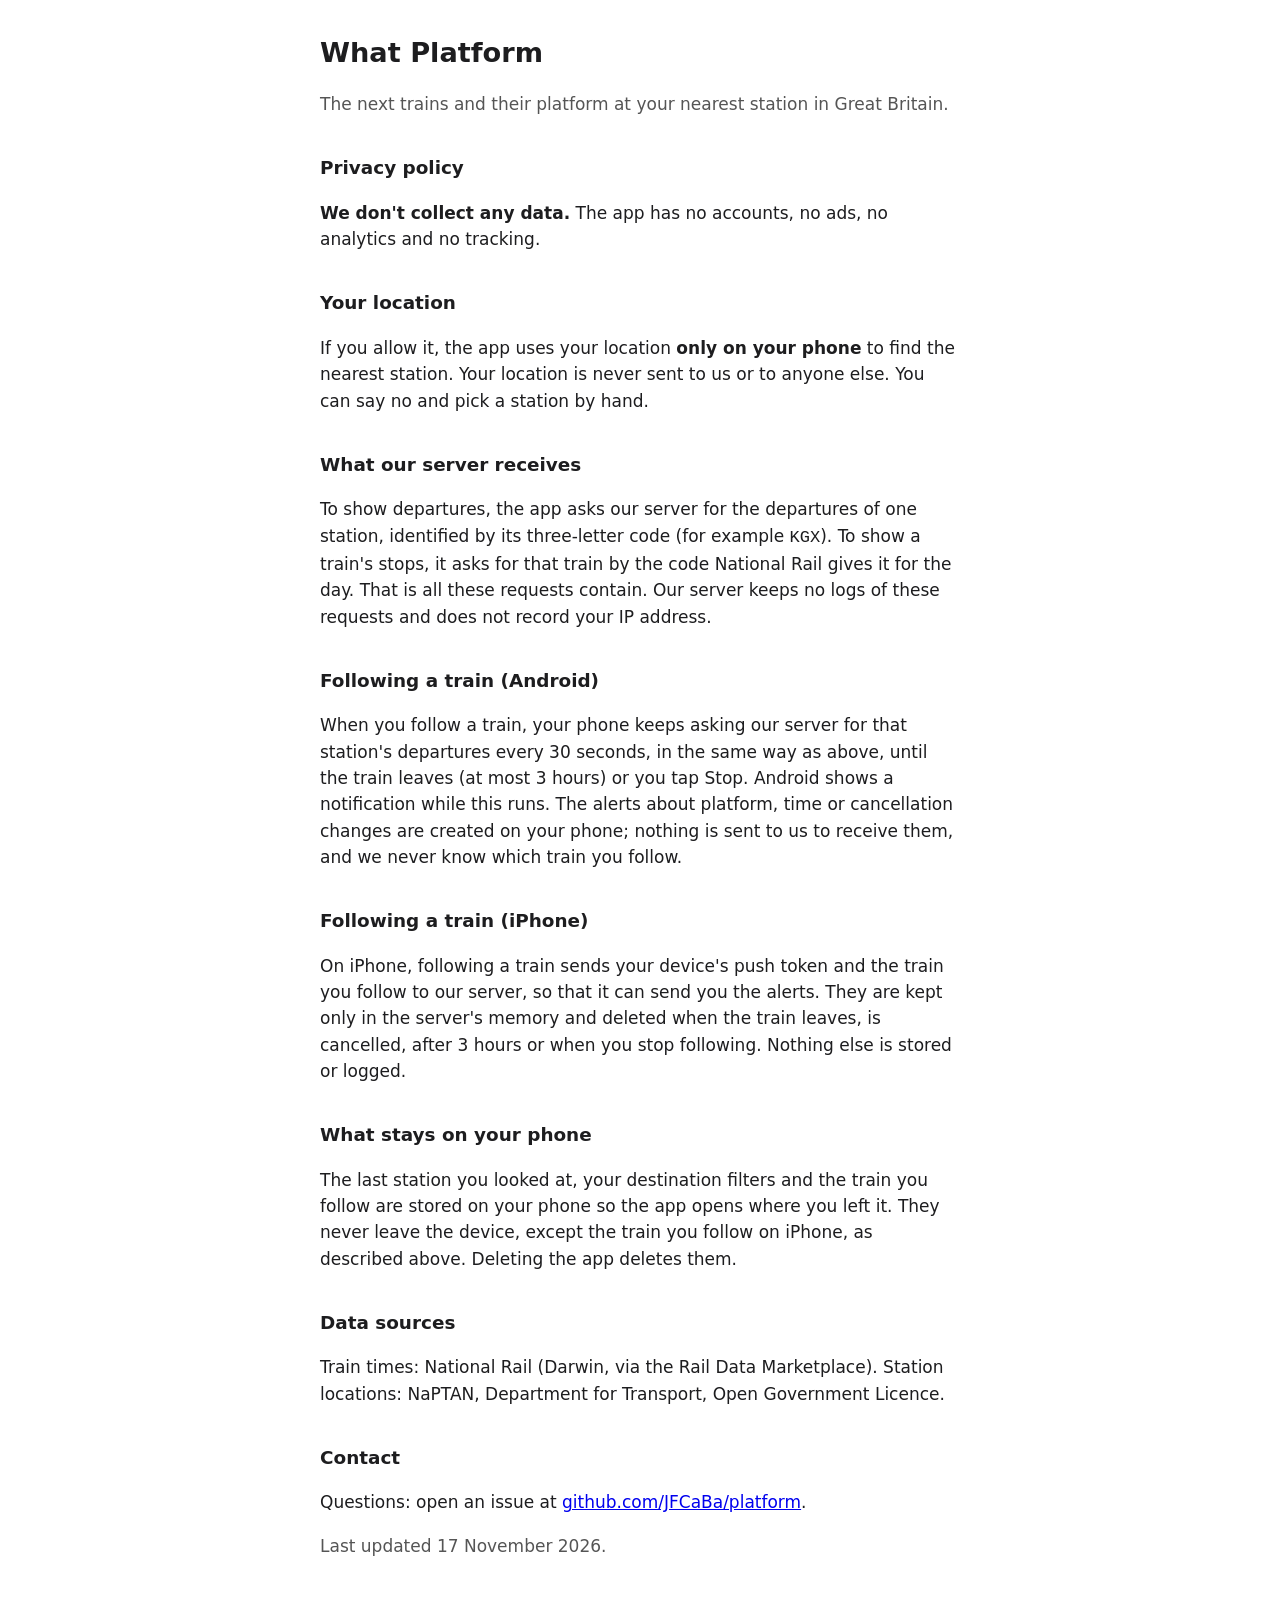
==== site/index.html @ 360211a8 "docs: nginx /follow, APNs env, privacy policy for iOS following Co-Authored-By: Claude Opus 5.5 <nor" ====
<!doctype html>
<html lang="en-GB">
<head>
<meta charset="utf-8">
<meta name="viewport" content="width=device-width, initial-scale=1">
<title>What Platform — Privacy</title>
<style>
  :root { color-scheme: light dark; --fg: #1d1d1f; --bg: #fff; --muted: #555; }
  @media (prefers-color-scheme: dark) { :root { --fg: #f2f2f2; --bg: #111; --muted: #aaa; } }
  body { margin: 0; background: var(--bg); color: var(--fg); font: 17px/1.55 -apple-system, system-ui, "Segoe UI", Roboto, sans-serif; }
  main { max-width: 640px; margin: 0 auto; padding: 32px 16px 64px; }
  h1 { font-size: 1.7rem; margin: 0 0 4px; }
  h2 { font-size: 1.15rem; margin-top: 2em; }
  .muted { color: var(--muted); }
</style>
</head>
<body>
<main>
  <h1>What Platform</h1>
  <p class="muted">The next trains and their platform at your nearest station in Great Britain.</p>

  <h2>Privacy policy</h2>
  <p><strong>We don't collect any data.</strong> The app has no accounts, no ads, no analytics and no tracking.</p>

  <h2>Your location</h2>
  <p>If you allow it, the app uses your location <strong>only on your phone</strong> to find the nearest station. Your location is never sent to us or to anyone else. You can say no and pick a station by hand.</p>

  <h2>What our server receives</h2>
  <p>To show departures, the app asks our server for the departures of one station, identified by its three-letter code (for example <code>KGX</code>). To show a train's stops, it asks for that train by the code National Rail gives it for the day. That is all these requests contain. Our server keeps no logs of these requests and does not record your IP address.</p>

  <h2>Following a train (Android)</h2>
  <p>When you follow a train, your phone keeps asking our server for that station's departures every 30 seconds, in the same way as above, until the train leaves (at most 3 hours) or you tap Stop. Android shows a notification while this runs. The alerts about platform, time or cancellation changes are created on your phone; nothing is sent to us to receive them, and we never know which train you follow.</p>

  <h2>Following a train (iPhone)</h2>
  <p>On iPhone, following a train sends your device's push token and the train you follow to our server, so that it can send you the alerts. They are kept only in the server's memory and deleted when the train leaves, is cancelled, after 3 hours or when you stop following. Nothing else is stored or logged.</p>

  <h2>What stays on your phone</h2>
  <p>The last station you looked at, your destination filters and the train you follow are stored on your phone so the app opens where you left it. They never leave the device, except the train you follow on iPhone, as described above. Deleting the app deletes them.</p>

  <h2>Data sources</h2>
  <p>Train times: National Rail (Darwin, via the Rail Data Marketplace). Station locations: NaPTAN, Department for Transport, Open Government Licence.</p>

  <h2>Contact</h2>
  <p>Questions: open an issue at <a href="https://github.com/JFCaBa/platform/issues">github.com/JFCaBa/platform</a>.</p>

  <p class="muted">Last updated 17 November 2026.</p>
</main>
</body>
</html>
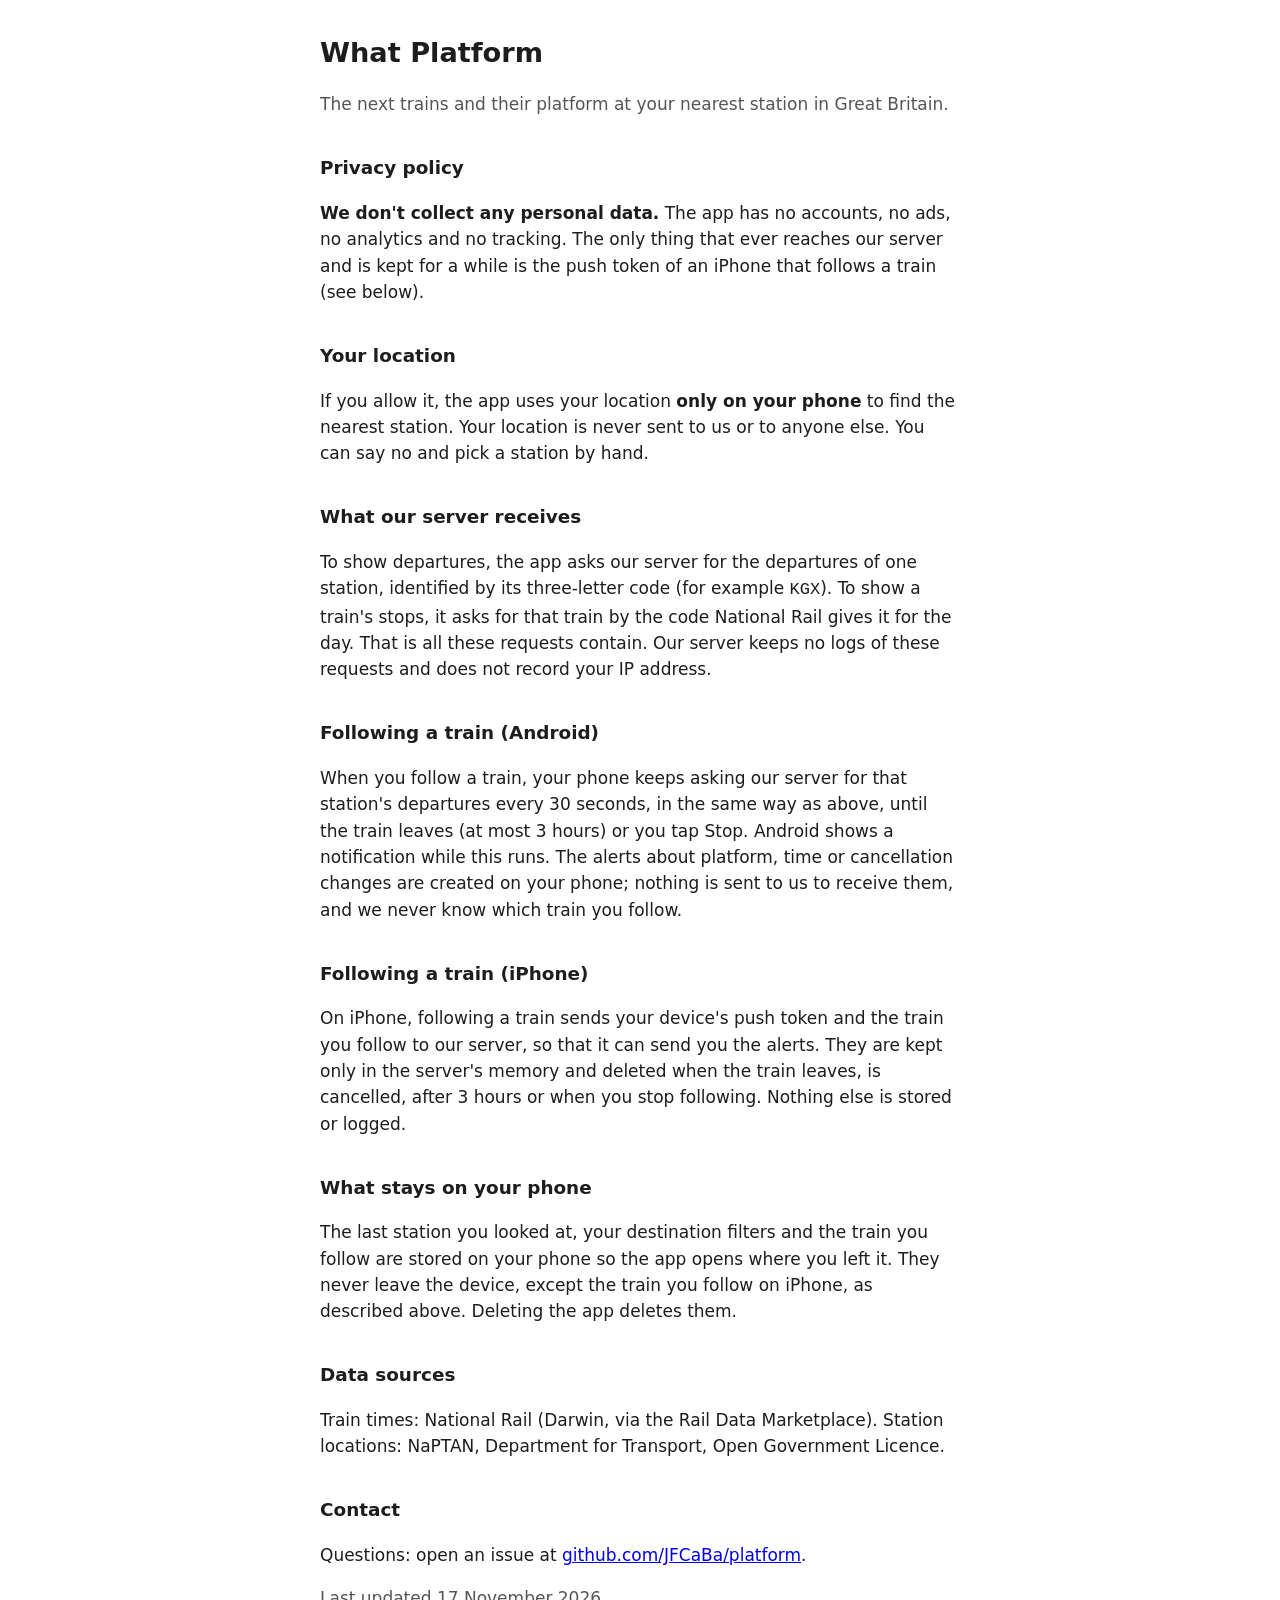
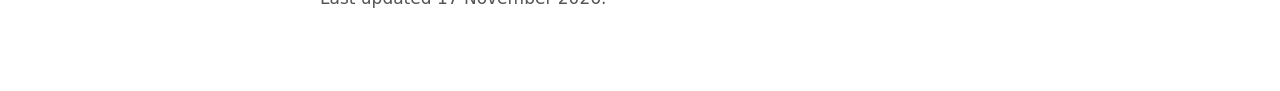
==== commit 630be11f: "docs: privacy lead mentions iPhone push token Co-Authored-By: Claude Opus 5.5 <noreply@anthropic.com" ====
--- a/site/index.html
+++ b/site/index.html
@@ -20,7 +20,7 @@
   <p class="muted">The next trains and their platform at your nearest station in Great Britain.</p>
 
   <h2>Privacy policy</h2>
-  <p><strong>We don't collect any data.</strong> The app has no accounts, no ads, no analytics and no tracking.</p>
+  <p><strong>We don't collect any personal data.</strong> The app has no accounts, no ads, no analytics and no tracking. The only thing that ever reaches our server and is kept for a while is the push token of an iPhone that follows a train (see below).</p>
 
   <h2>Your location</h2>
   <p>If you allow it, the app uses your location <strong>only on your phone</strong> to find the nearest station. Your location is never sent to us or to anyone else. You can say no and pick a station by hand.</p>
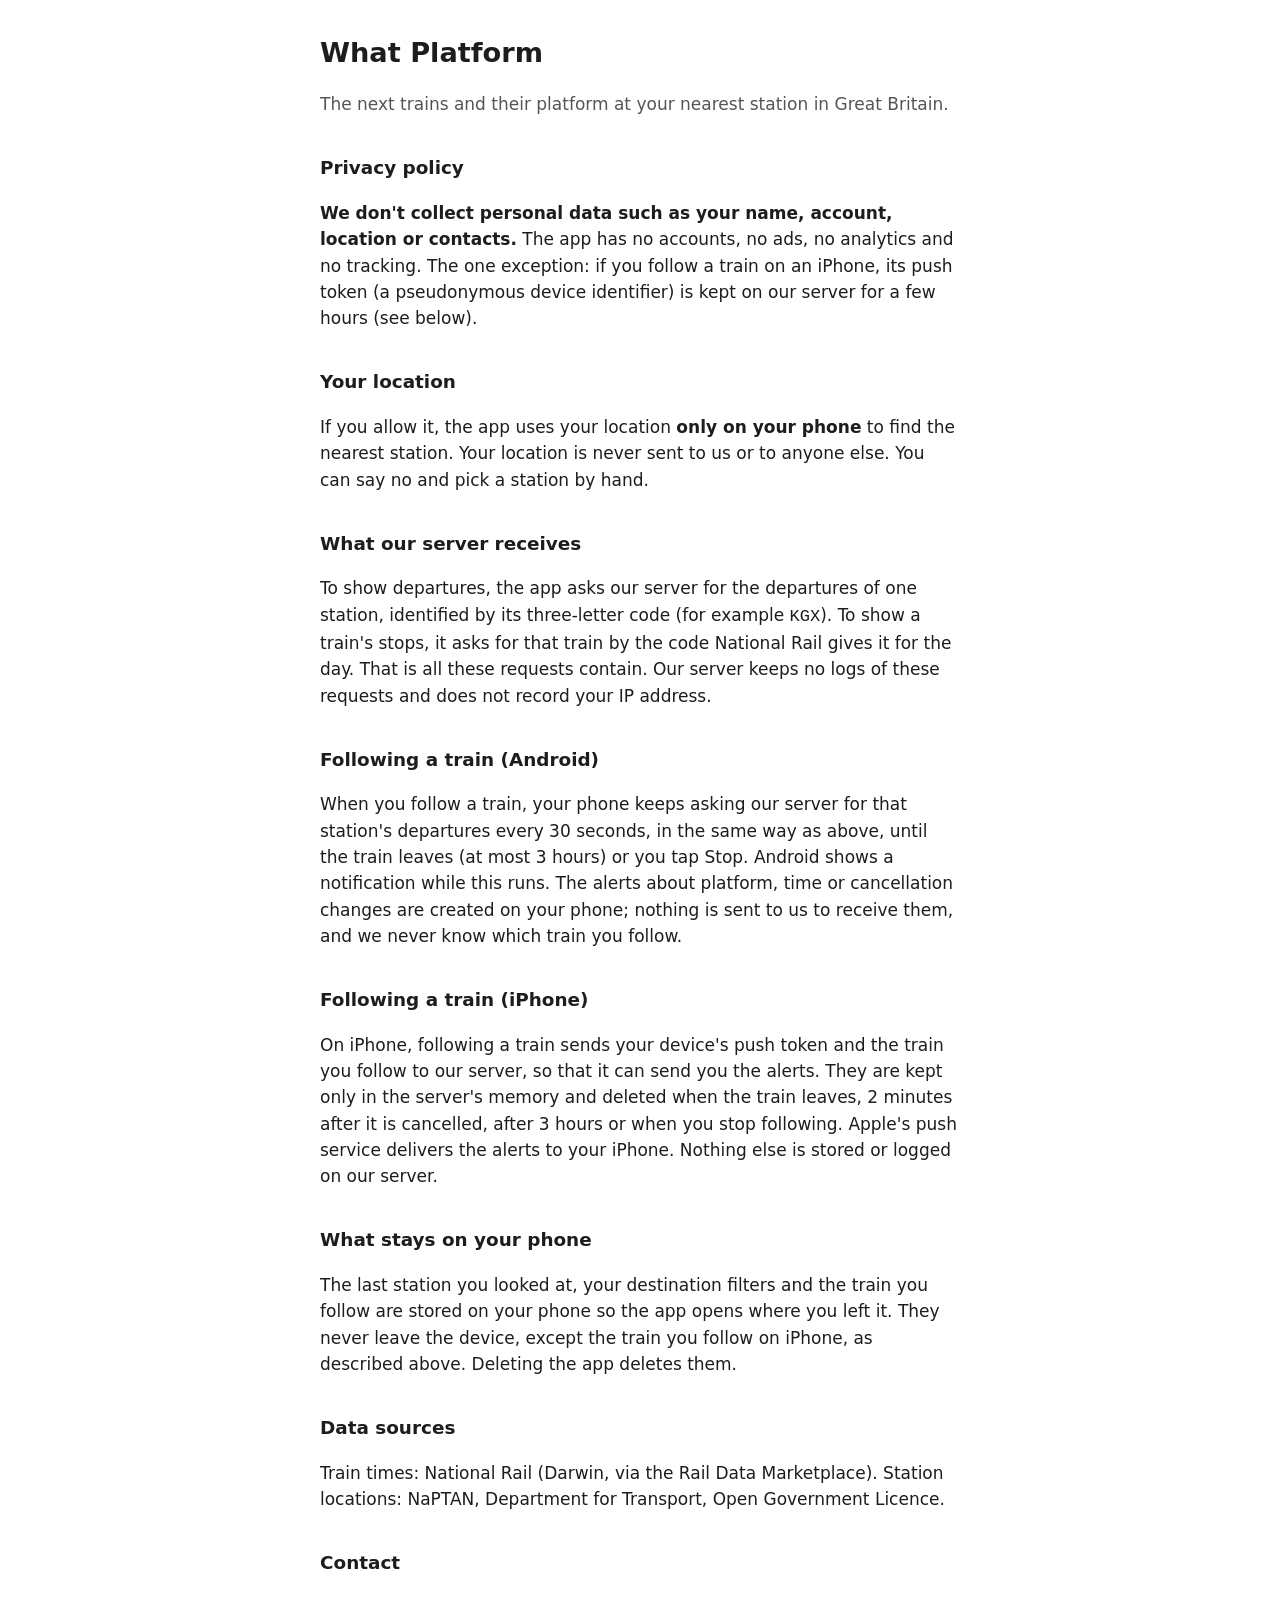
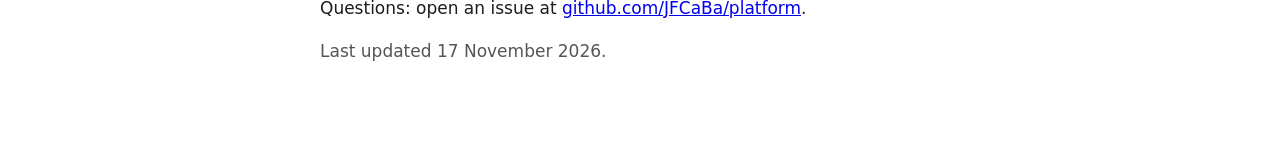
==== commit 8f185c0a: "docs: privacy wording and deploy check for /follow Co-Authored-By: Claude Opus 5.5 <noreply@anthropi" ====
--- a/site/index.html
+++ b/site/index.html
@@ -20,7 +20,7 @@
   <p class="muted">The next trains and their platform at your nearest station in Great Britain.</p>
 
   <h2>Privacy policy</h2>
-  <p><strong>We don't collect any personal data.</strong> The app has no accounts, no ads, no analytics and no tracking. The only thing that ever reaches our server and is kept for a while is the push token of an iPhone that follows a train (see below).</p>
+  <p><strong>We don't collect personal data such as your name, account, location or contacts.</strong> The app has no accounts, no ads, no analytics and no tracking. The one exception: if you follow a train on an iPhone, its push token (a pseudonymous device identifier) is kept on our server for a few hours (see below).</p>
 
   <h2>Your location</h2>
   <p>If you allow it, the app uses your location <strong>only on your phone</strong> to find the nearest station. Your location is never sent to us or to anyone else. You can say no and pick a station by hand.</p>
@@ -32,7 +32,7 @@
   <p>When you follow a train, your phone keeps asking our server for that station's departures every 30 seconds, in the same way as above, until the train leaves (at most 3 hours) or you tap Stop. Android shows a notification while this runs. The alerts about platform, time or cancellation changes are created on your phone; nothing is sent to us to receive them, and we never know which train you follow.</p>
 
   <h2>Following a train (iPhone)</h2>
-  <p>On iPhone, following a train sends your device's push token and the train you follow to our server, so that it can send you the alerts. They are kept only in the server's memory and deleted when the train leaves, is cancelled, after 3 hours or when you stop following. Nothing else is stored or logged.</p>
+  <p>On iPhone, following a train sends your device's push token and the train you follow to our server, so that it can send you the alerts. They are kept only in the server's memory and deleted when the train leaves, 2 minutes after it is cancelled, after 3 hours or when you stop following. Apple's push service delivers the alerts to your iPhone. Nothing else is stored or logged on our server.</p>
 
   <h2>What stays on your phone</h2>
   <p>The last station you looked at, your destination filters and the train you follow are stored on your phone so the app opens where you left it. They never leave the device, except the train you follow on iPhone, as described above. Deleting the app deletes them.</p>
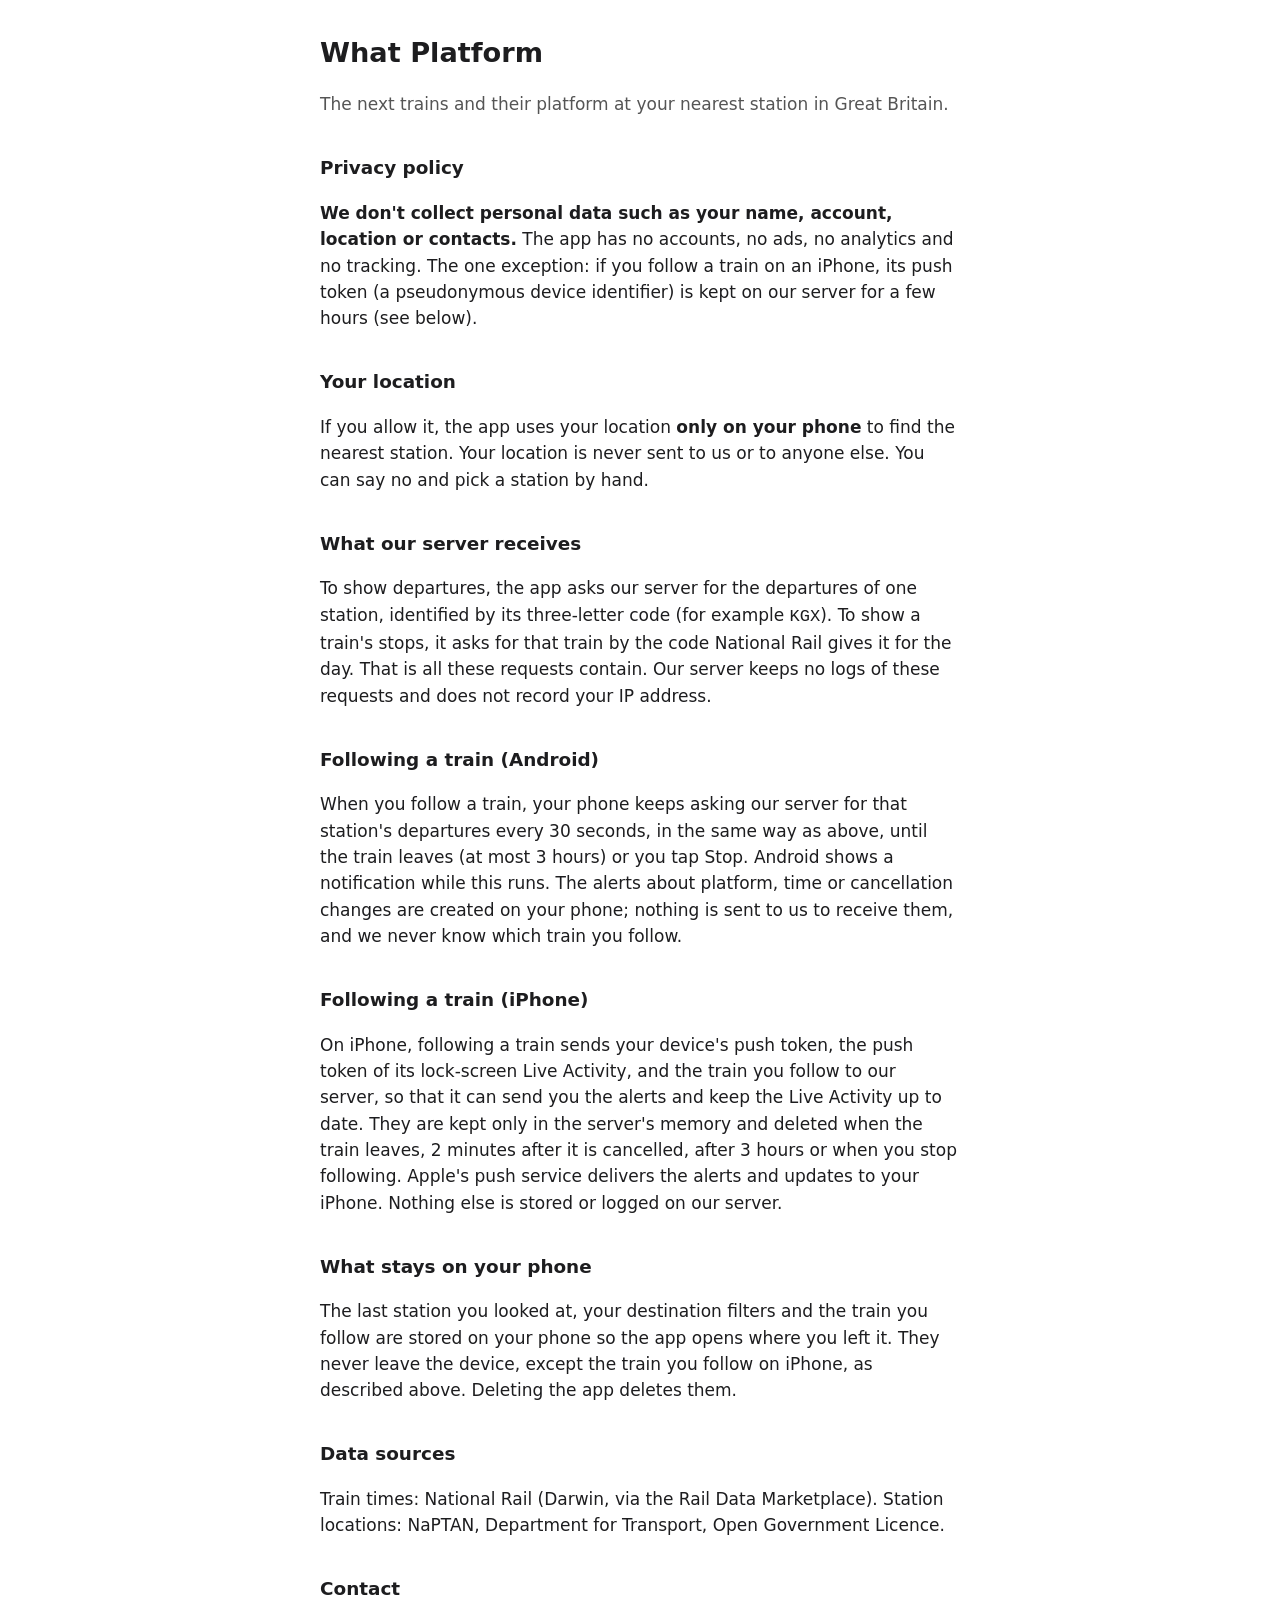
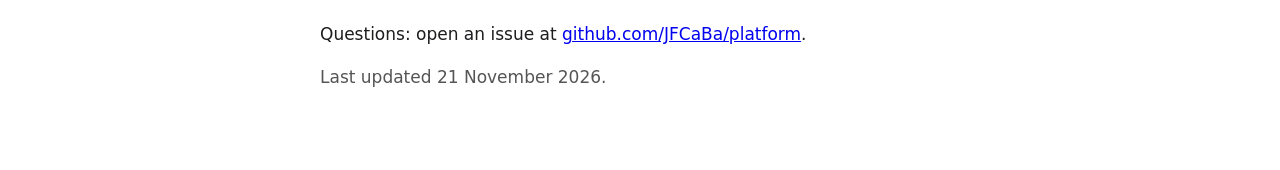
==== commit 022a24e7: "feat: your train, live (1.4.0+12) - Home: the followed train on top at other stations (countdown, pl" ====
--- a/site/index.html
+++ b/site/index.html
@@ -32,7 +32,7 @@
   <p>When you follow a train, your phone keeps asking our server for that station's departures every 30 seconds, in the same way as above, until the train leaves (at most 3 hours) or you tap Stop. Android shows a notification while this runs. The alerts about platform, time or cancellation changes are created on your phone; nothing is sent to us to receive them, and we never know which train you follow.</p>
 
   <h2>Following a train (iPhone)</h2>
-  <p>On iPhone, following a train sends your device's push token and the train you follow to our server, so that it can send you the alerts. They are kept only in the server's memory and deleted when the train leaves, 2 minutes after it is cancelled, after 3 hours or when you stop following. Apple's push service delivers the alerts to your iPhone. Nothing else is stored or logged on our server.</p>
+  <p>On iPhone, following a train sends your device's push token, the push token of its lock-screen Live Activity, and the train you follow to our server, so that it can send you the alerts and keep the Live Activity up to date. They are kept only in the server's memory and deleted when the train leaves, 2 minutes after it is cancelled, after 3 hours or when you stop following. Apple's push service delivers the alerts and updates to your iPhone. Nothing else is stored or logged on our server.</p>
 
   <h2>What stays on your phone</h2>
   <p>The last station you looked at, your destination filters and the train you follow are stored on your phone so the app opens where you left it. They never leave the device, except the train you follow on iPhone, as described above. Deleting the app deletes them.</p>
@@ -43,7 +43,7 @@
   <h2>Contact</h2>
   <p>Questions: open an issue at <a href="https://github.com/JFCaBa/platform/issues">github.com/JFCaBa/platform</a>.</p>
 
-  <p class="muted">Last updated 17 November 2026.</p>
+  <p class="muted">Last updated 21 November 2026.</p>
 </main>
 </body>
 </html>
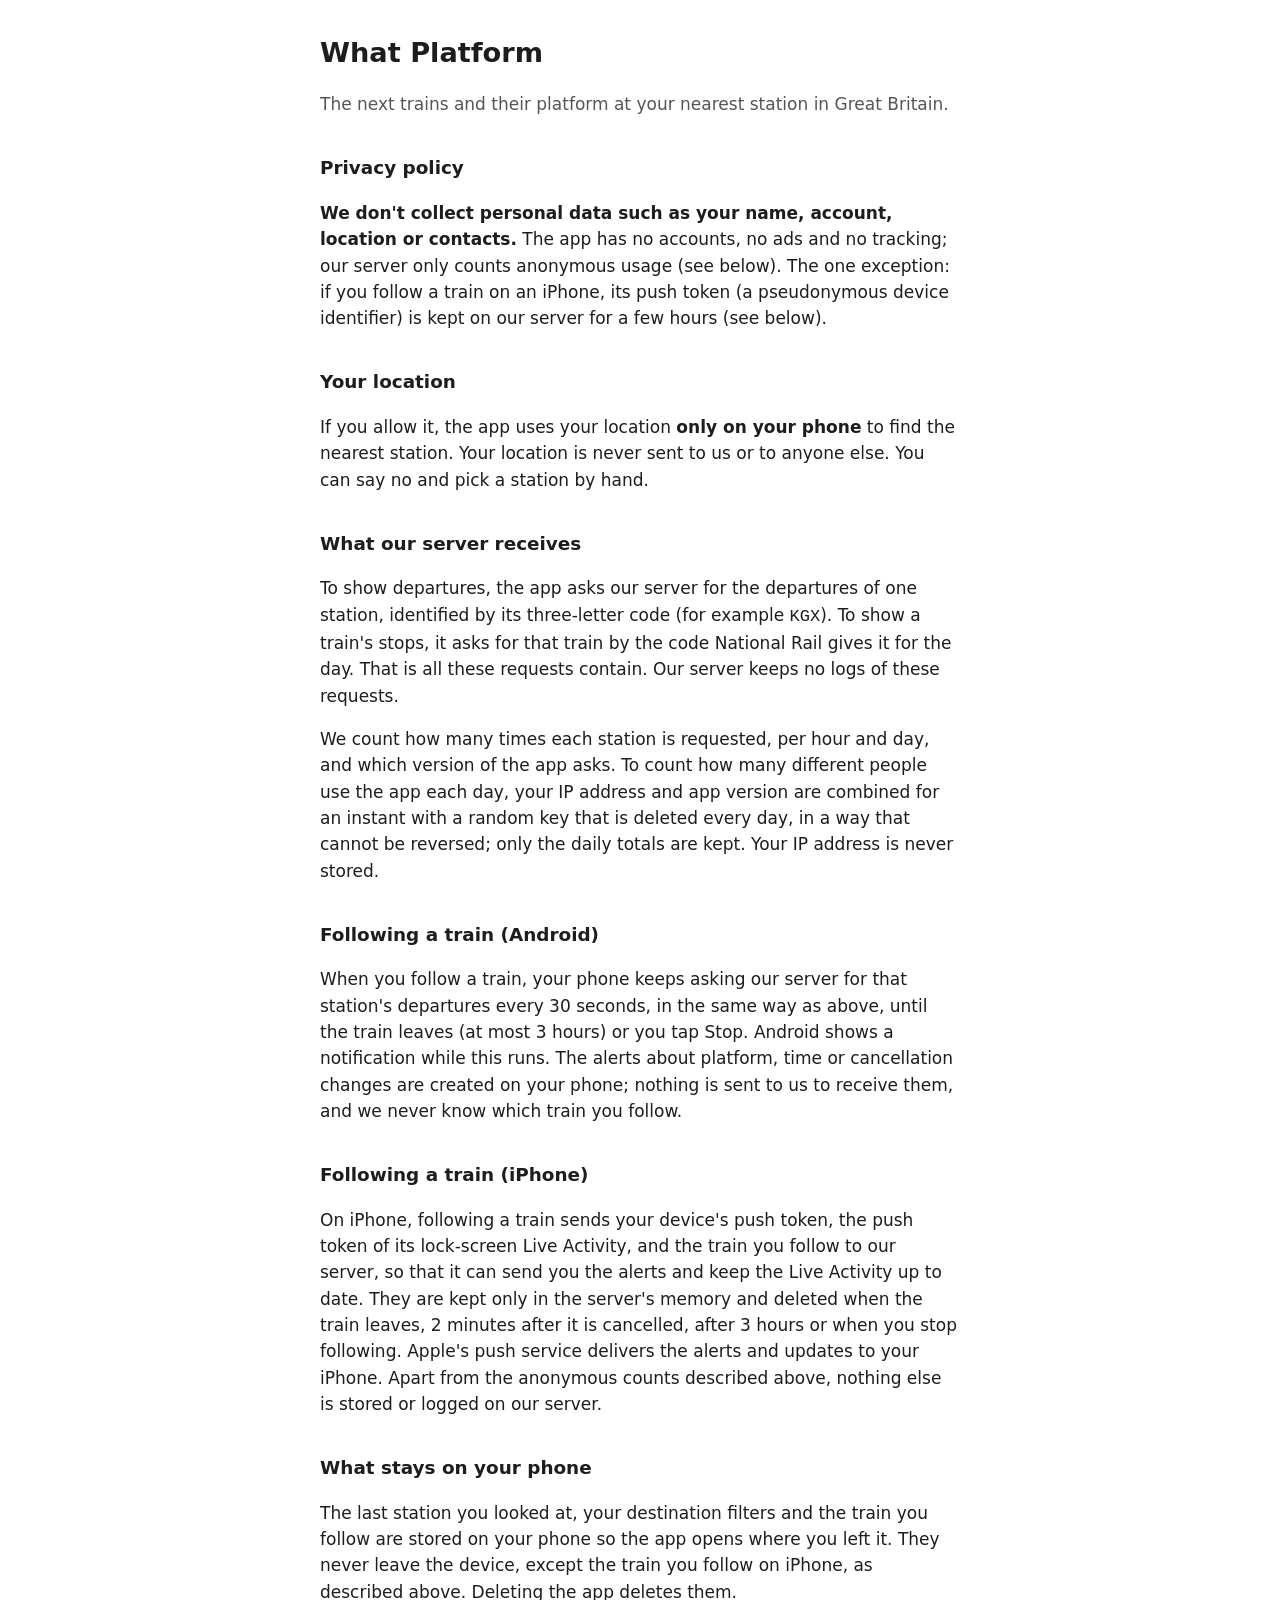
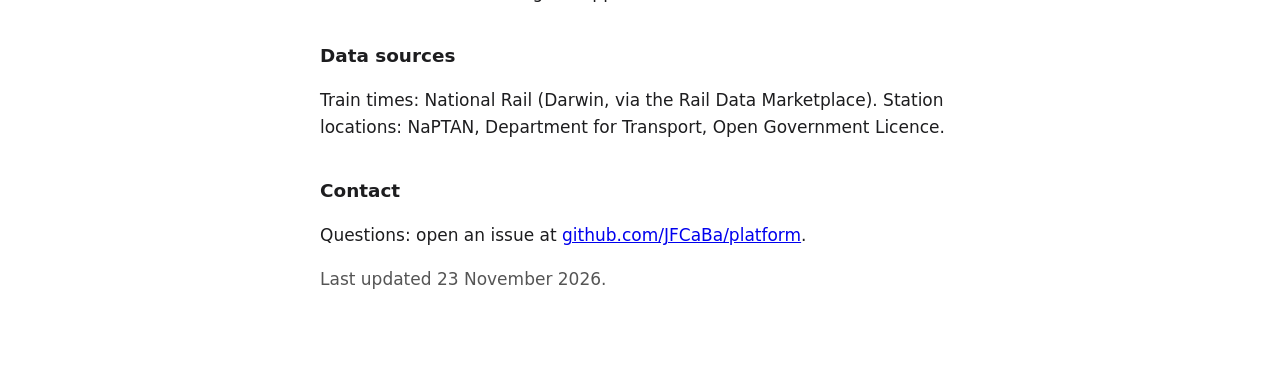
==== commit 5bbe9783: "feat(deploy): stats over local syslog, /admin behind auth; privacy text Co-Authored-By: Claude Opus " ====
--- a/site/index.html
+++ b/site/index.html
@@ -20,19 +20,20 @@
   <p class="muted">The next trains and their platform at your nearest station in Great Britain.</p>
 
   <h2>Privacy policy</h2>
-  <p><strong>We don't collect personal data such as your name, account, location or contacts.</strong> The app has no accounts, no ads, no analytics and no tracking. The one exception: if you follow a train on an iPhone, its push token (a pseudonymous device identifier) is kept on our server for a few hours (see below).</p>
+  <p><strong>We don't collect personal data such as your name, account, location or contacts.</strong> The app has no accounts, no ads and no tracking; our server only counts anonymous usage (see below). The one exception: if you follow a train on an iPhone, its push token (a pseudonymous device identifier) is kept on our server for a few hours (see below).</p>
 
   <h2>Your location</h2>
   <p>If you allow it, the app uses your location <strong>only on your phone</strong> to find the nearest station. Your location is never sent to us or to anyone else. You can say no and pick a station by hand.</p>
 
   <h2>What our server receives</h2>
-  <p>To show departures, the app asks our server for the departures of one station, identified by its three-letter code (for example <code>KGX</code>). To show a train's stops, it asks for that train by the code National Rail gives it for the day. That is all these requests contain. Our server keeps no logs of these requests and does not record your IP address.</p>
+  <p>To show departures, the app asks our server for the departures of one station, identified by its three-letter code (for example <code>KGX</code>). To show a train's stops, it asks for that train by the code National Rail gives it for the day. That is all these requests contain. Our server keeps no logs of these requests.</p>
+  <p>We count how many times each station is requested, per hour and day, and which version of the app asks. To count how many different people use the app each day, your IP address and app version are combined for an instant with a random key that is deleted every day, in a way that cannot be reversed; only the daily totals are kept. Your IP address is never stored.</p>
 
   <h2>Following a train (Android)</h2>
   <p>When you follow a train, your phone keeps asking our server for that station's departures every 30 seconds, in the same way as above, until the train leaves (at most 3 hours) or you tap Stop. Android shows a notification while this runs. The alerts about platform, time or cancellation changes are created on your phone; nothing is sent to us to receive them, and we never know which train you follow.</p>
 
   <h2>Following a train (iPhone)</h2>
-  <p>On iPhone, following a train sends your device's push token, the push token of its lock-screen Live Activity, and the train you follow to our server, so that it can send you the alerts and keep the Live Activity up to date. They are kept only in the server's memory and deleted when the train leaves, 2 minutes after it is cancelled, after 3 hours or when you stop following. Apple's push service delivers the alerts and updates to your iPhone. Nothing else is stored or logged on our server.</p>
+  <p>On iPhone, following a train sends your device's push token, the push token of its lock-screen Live Activity, and the train you follow to our server, so that it can send you the alerts and keep the Live Activity up to date. They are kept only in the server's memory and deleted when the train leaves, 2 minutes after it is cancelled, after 3 hours or when you stop following. Apple's push service delivers the alerts and updates to your iPhone. Apart from the anonymous counts described above, nothing else is stored or logged on our server.</p>
 
   <h2>What stays on your phone</h2>
   <p>The last station you looked at, your destination filters and the train you follow are stored on your phone so the app opens where you left it. They never leave the device, except the train you follow on iPhone, as described above. Deleting the app deletes them.</p>
@@ -43,7 +44,7 @@
   <h2>Contact</h2>
   <p>Questions: open an issue at <a href="https://github.com/JFCaBa/platform/issues">github.com/JFCaBa/platform</a>.</p>
 
-  <p class="muted">Last updated 21 November 2026.</p>
+  <p class="muted">Last updated 23 November 2026.</p>
 </main>
 </body>
 </html>
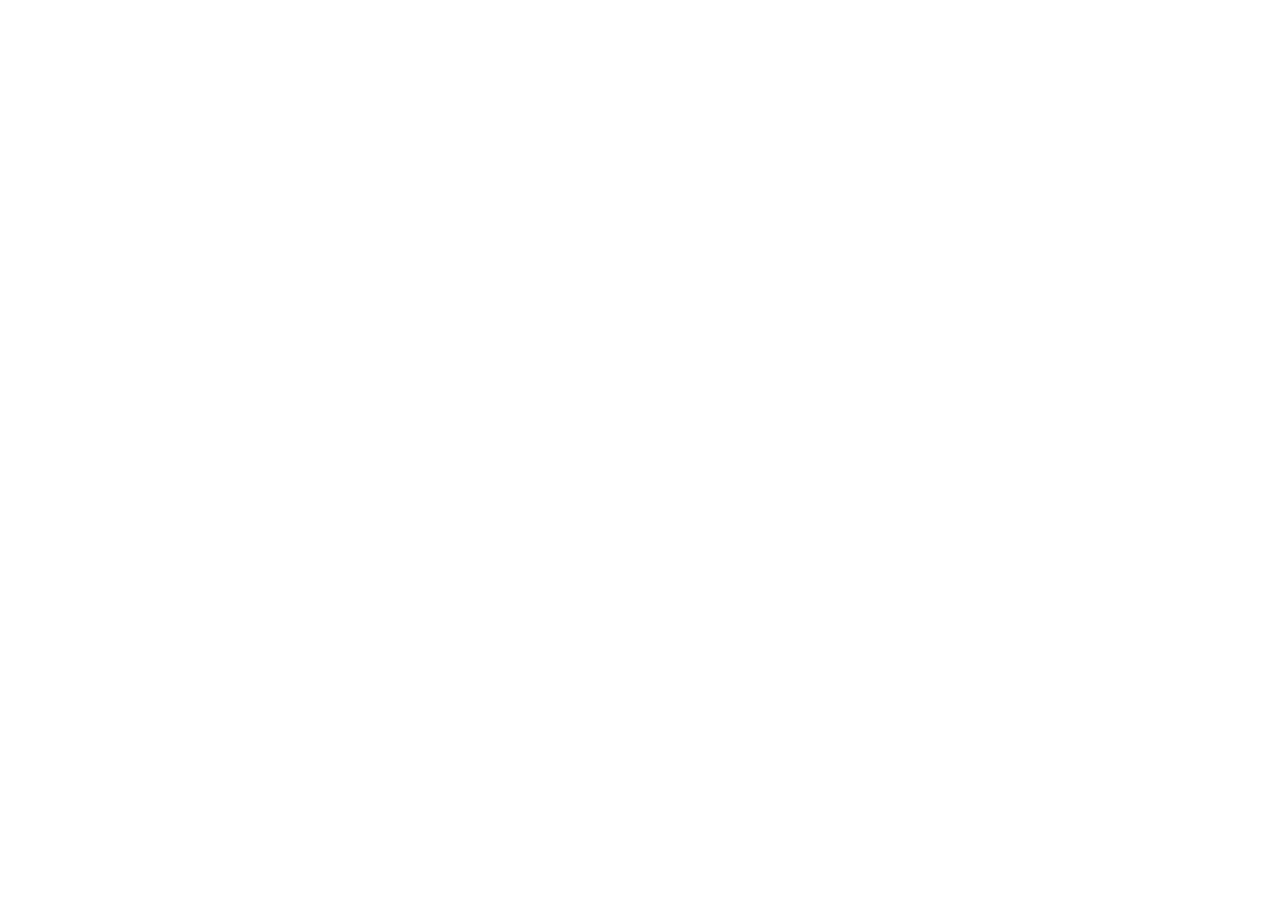
==== commit b52f7354: "feat(site): What Platform board on the web Co-Authored-By: Claude Opus 5.5 <noreply@anthropic.com>" ====
--- a/site/index.html
+++ b/site/index.html
@@ -3,48 +3,23 @@
 <head>
 <meta charset="utf-8">
 <meta name="viewport" content="width=device-width, initial-scale=1">
-<title>What Platform — Privacy</title>
-<style>
-  :root { color-scheme: light dark; --fg: #1d1d1f; --bg: #fff; --muted: #555; }
-  @media (prefers-color-scheme: dark) { :root { --fg: #f2f2f2; --bg: #111; --muted: #aaa; } }
-  body { margin: 0; background: var(--bg); color: var(--fg); font: 17px/1.55 -apple-system, system-ui, "Segoe UI", Roboto, sans-serif; }
-  main { max-width: 640px; margin: 0 auto; padding: 32px 16px 64px; }
-  h1 { font-size: 1.7rem; margin: 0 0 4px; }
-  h2 { font-size: 1.15rem; margin-top: 2em; }
-  .muted { color: var(--muted); }
-</style>
+<title>What Platform — which platform is my train?</title>
+<meta name="description" content="Live departures, platforms and delays for every station in Great Britain.">
+<meta name="color-scheme" content="light dark">
+<meta name="apple-itunes-app" content="app-id=6835503942">
+<link rel="icon" href="/favicon.png" type="image/png">
+<link rel="apple-touch-icon" href="/apple-touch-icon.png">
+<link rel="stylesheet" href="/style.css">
+<script type="module" src="/js/app.js"></script>
 </head>
 <body>
-<main>
-  <h1>What Platform</h1>
-  <p class="muted">The next trains and their platform at your nearest station in Great Britain.</p>
-
-  <h2>Privacy policy</h2>
-  <p><strong>We don't collect personal data such as your name, account, location or contacts.</strong> The app has no accounts, no ads and no tracking; our server only counts anonymous usage (see below). The one exception: if you follow a train on an iPhone, its push token (a pseudonymous device identifier) is kept on our server for a few hours (see below).</p>
-
-  <h2>Your location</h2>
-  <p>If you allow it, the app uses your location <strong>only on your phone</strong> to find the nearest station. Your location is never sent to us or to anyone else. You can say no and pick a station by hand.</p>
-
-  <h2>What our server receives</h2>
-  <p>To show departures, the app asks our server for the departures of one station, identified by its three-letter code (for example <code>KGX</code>). To show a train's stops, it asks for that train by the code National Rail gives it for the day. That is all these requests contain. Our server keeps no logs of these requests.</p>
-  <p>We count how many times each station is requested, per hour and day, and which version of the app asks. To count how many different people use the app each day, your IP address and app version are combined for an instant with a random key that is deleted every day, in a way that cannot be reversed; only the daily totals are kept. Your IP address is never stored.</p>
-
-  <h2>Following a train (Android)</h2>
-  <p>When you follow a train, your phone keeps asking our server for that station's departures every 30 seconds, in the same way as above, until the train leaves (at most 3 hours) or you tap Stop. Android shows a notification while this runs. The alerts about platform, time or cancellation changes are created on your phone; nothing is sent to us to receive them, and we never know which train you follow.</p>
-
-  <h2>Following a train (iPhone)</h2>
-  <p>On iPhone, following a train sends your device's push token, the push token of its lock-screen Live Activity, and the train you follow to our server, so that it can send you the alerts and keep the Live Activity up to date. They are kept only in the server's memory and deleted when the train leaves, 2 minutes after it is cancelled, after 3 hours or when you stop following. Apple's push service delivers the alerts and updates to your iPhone. Apart from the anonymous counts described above, nothing else is stored or logged on our server.</p>
-
-  <h2>What stays on your phone</h2>
-  <p>The last station you looked at, your destination filters and the train you follow are stored on your phone so the app opens where you left it. They never leave the device, except the train you follow on iPhone, as described above. Deleting the app deletes them.</p>
-
-  <h2>Data sources</h2>
-  <p>Train times: National Rail (Darwin, via the Rail Data Marketplace). Station locations: NaPTAN, Department for Transport, Open Government Licence.</p>
-
-  <h2>Contact</h2>
-  <p>Questions: open an issue at <a href="https://github.com/JFCaBa/platform/issues">github.com/JFCaBa/platform</a>.</p>
-
-  <p class="muted">Last updated 23 November 2026.</p>
+<main id="app">
+  <noscript>
+    <h1>What Platform</h1>
+    <p>What Platform needs JavaScript to show live departures.</p>
+    <p><a href="https://apps.apple.com/gb/app/what-platform/id6835503942"><img src="/app-store-badge.svg" alt="Download on the App Store" height="44"></a></p>
+    <p><a href="/privacy">Privacy</a></p>
+  </noscript>
 </main>
 </body>
 </html>
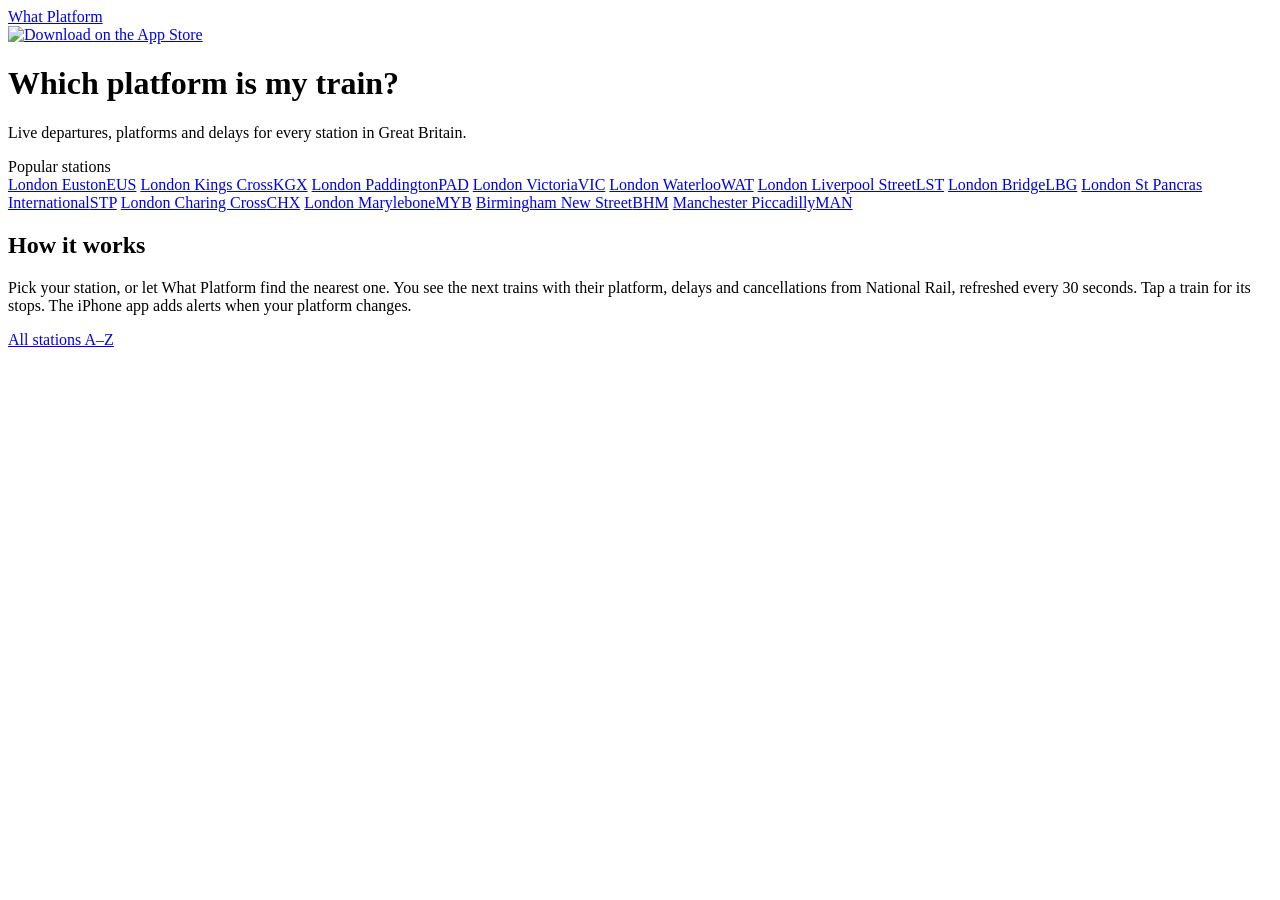
==== commit ccb26cbd: "feat(web): crawlable station pages, A–Z, sitemap and robots.txt for search engines deploy/web/build_" ====
--- a/site/index.html
+++ b/site/index.html
@@ -3,8 +3,18 @@
 <head>
 <meta charset="utf-8">
 <meta name="viewport" content="width=device-width, initial-scale=1">
+<!--seo:head-->
 <title>What Platform — which platform is my train?</title>
-<meta name="description" content="Live departures, platforms and delays for every station in Great Britain.">
+<meta name="description" content="Live departures, platforms and delays for every station in Great Britain, updated every 30 seconds. Free, no sign-up.">
+<link rel="canonical" href="https://whatplatform.uk/">
+<meta property="og:type" content="website">
+<meta property="og:site_name" content="What Platform">
+<meta property="og:title" content="What Platform — which platform is my train?">
+<meta property="og:description" content="Live departures, platforms and delays for every station in Great Britain, updated every 30 seconds. Free, no sign-up.">
+<meta property="og:url" content="https://whatplatform.uk/">
+<meta property="og:image" content="https://whatplatform.uk/apple-touch-icon.png">
+<script type="application/ld+json">{"@context":"https://schema.org","@graph":[{"@type":"WebSite","name":"What Platform","url":"https://whatplatform.uk/"},{"@type":"MobileApplication","name":"What Platform","operatingSystem":"iOS","applicationCategory":"TravelApplication","url":"https://apps.apple.com/gb/app/what-platform/id6835503942","offers":{"@type":"Offer","price":"0","priceCurrency":"GBP"}}]}</script>
+<!--/seo:head-->
 <meta name="color-scheme" content="light dark">
 <meta name="apple-itunes-app" content="app-id=6835503942">
 <link rel="icon" href="/favicon.png" type="image/png">
@@ -14,12 +24,38 @@
 </head>
 <body>
 <main id="app">
+<!--seo:body-->
+  <div class="top"><a class="logo" href="/">What Platform</a></div>
+  <a class="badge" href="https://apps.apple.com/gb/app/what-platform/id6835503942" rel="noopener"><img src="/app-store-badge.svg" alt="Download on the App Store" width="132" height="44"></a>
+  <h1>Which platform is my train?</h1>
+  <p class="tag">Live departures, platforms and delays for every station in Great Britain.</p>
+  <div class="label">Popular stations</div>
+  <div class="grid">
+    <a href="/station/EUS">London Euston<span class="crs">EUS</span></a>
+    <a href="/station/KGX">London Kings Cross<span class="crs">KGX</span></a>
+    <a href="/station/PAD">London Paddington<span class="crs">PAD</span></a>
+    <a href="/station/VIC">London Victoria<span class="crs">VIC</span></a>
+    <a href="/station/WAT">London Waterloo<span class="crs">WAT</span></a>
+    <a href="/station/LST">London Liverpool Street<span class="crs">LST</span></a>
+    <a href="/station/LBG">London Bridge<span class="crs">LBG</span></a>
+    <a href="/station/STP">London St Pancras International<span class="crs">STP</span></a>
+    <a href="/station/CHX">London Charing Cross<span class="crs">CHX</span></a>
+    <a href="/station/MYB">London Marylebone<span class="crs">MYB</span></a>
+    <a href="/station/BHM">Birmingham New Street<span class="crs">BHM</span></a>
+    <a href="/station/MAN">Manchester Piccadilly<span class="crs">MAN</span></a>
+  </div>
+<!--/seo:body-->
   <noscript>
-    <h1>What Platform</h1>
     <p>What Platform needs JavaScript to show live departures.</p>
-    <p><a href="https://apps.apple.com/gb/app/what-platform/id6835503942"><img src="/app-store-badge.svg" alt="Download on the App Store" height="44"></a></p>
     <p><a href="/privacy">Privacy</a></p>
   </noscript>
 </main>
+<!--seo:extra-->
+<aside id="extra" class="extra" data-path="/">
+  <h2>How it works</h2>
+  <p>Pick your station, or let What Platform find the nearest one. You see the next trains with their platform, delays and cancellations from National Rail, refreshed every 30 seconds. Tap a train for its stops. The iPhone app adds alerts when your platform changes.</p>
+  <p><a href="/stations">All stations A–Z</a></p>
+</aside>
+<!--/seo:extra-->
 </body>
 </html>
